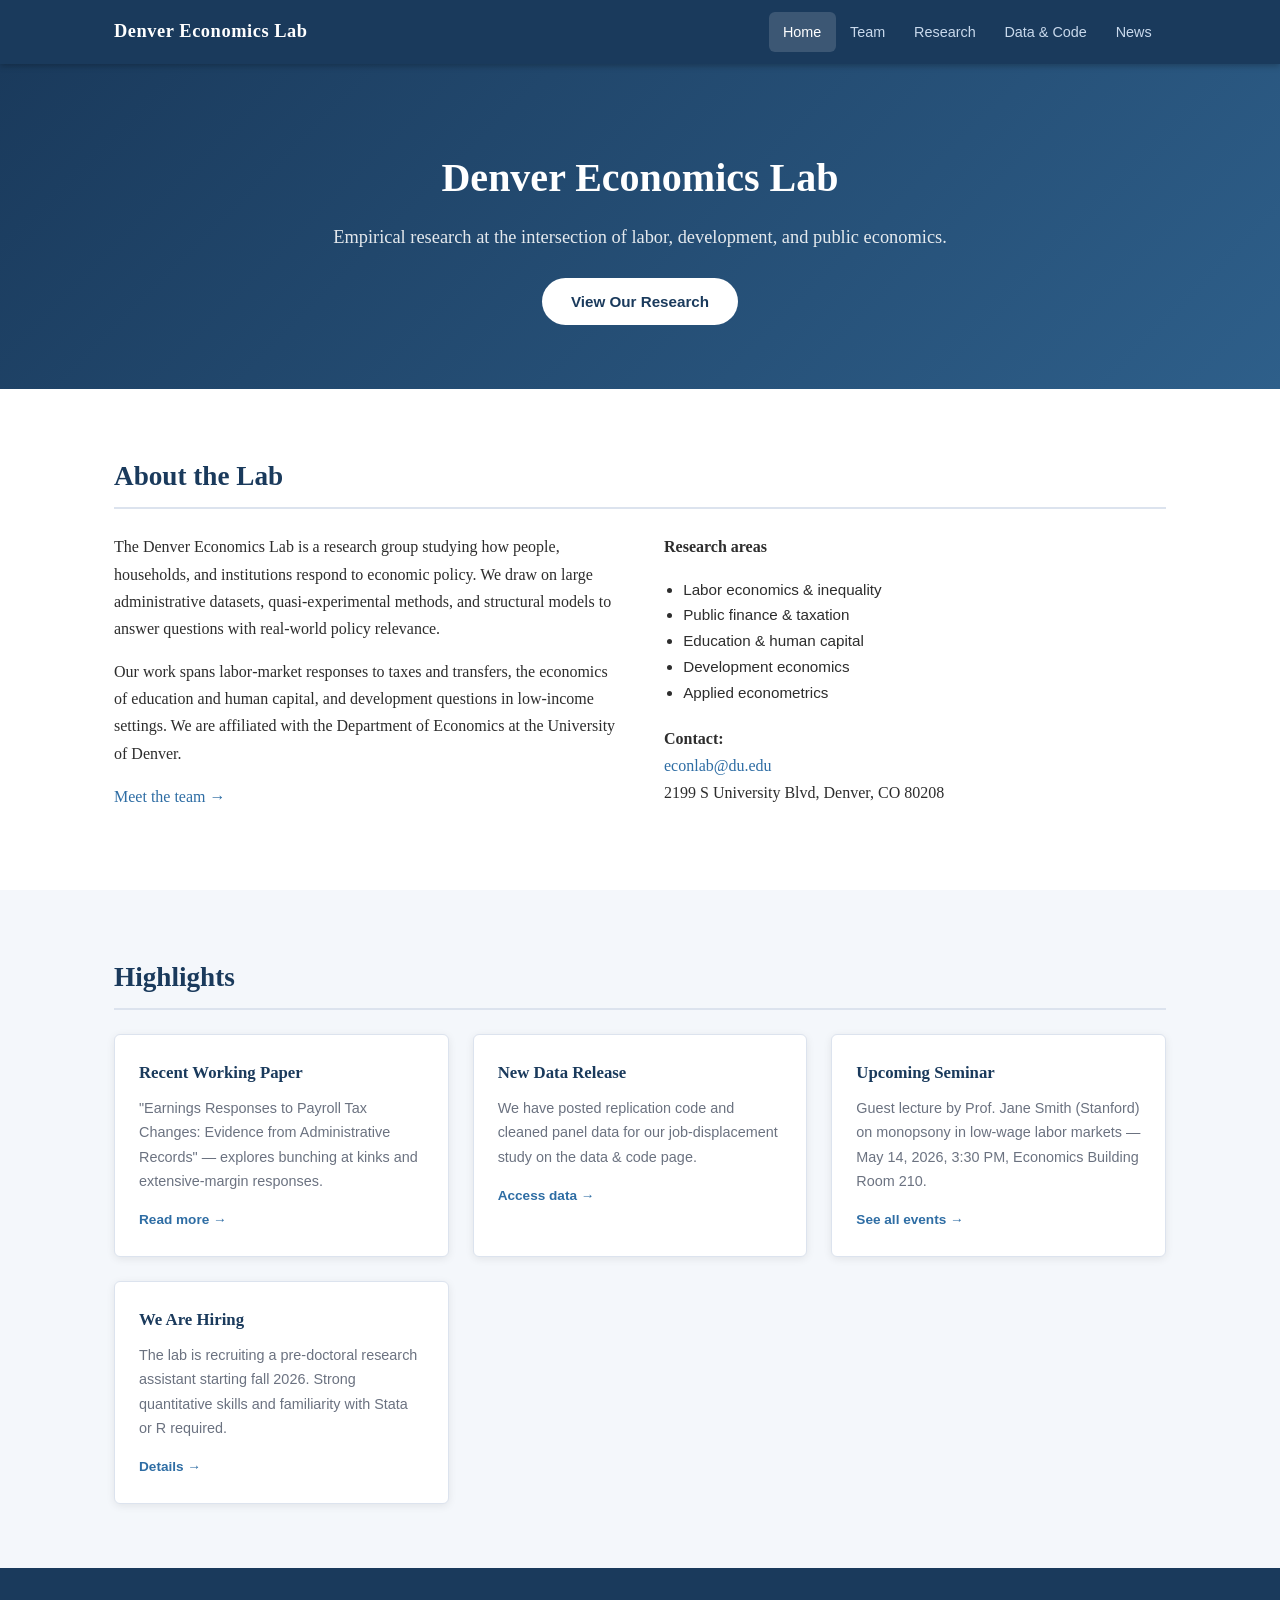
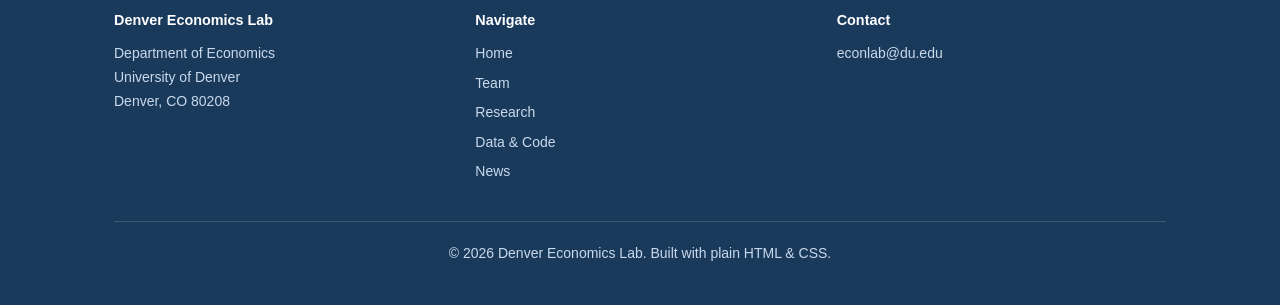
==== index.html @ aaeeed1a "Add complete econ lab static website (home, team, papers, data, news) Agent-Logs-Url: https://github" ====
<!DOCTYPE html>
<html lang="en">
<head>
  <meta charset="UTF-8" />
  <meta name="viewport" content="width=device-width, initial-scale=1.0" />
  <title>Denver Economics Lab</title>
  <meta name="description" content="Denver Economics Lab — empirical research in labor, development, and public economics." />
  <link rel="stylesheet" href="css/style.css" />
</head>
<body>

<!-- ── Header ── -->
<header>
  <div class="container">
    <a class="site-title" href="index.html">Denver Economics Lab</a>
    <button class="nav-toggle" aria-label="Toggle navigation" onclick="document.querySelector('nav').classList.toggle('open')">
      <span></span><span></span><span></span>
    </button>
    <nav>
      <a href="index.html" class="active">Home</a>
      <a href="team.html">Team</a>
      <a href="papers.html">Research</a>
      <a href="data.html">Data &amp; Code</a>
      <a href="news.html">News</a>
    </nav>
  </div>
</header>

<!-- ── Hero ── -->
<section class="hero">
  <div class="container">
    <h1>Denver Economics Lab</h1>
    <p>Empirical research at the intersection of labor, development, and public economics.</p>
    <a class="btn" href="papers.html">View Our Research</a>
  </div>
</section>

<!-- ── About ── -->
<section class="section">
  <div class="container">
    <h2 class="section-heading">About the Lab</h2>
    <div class="about-grid">
      <div>
        <p>
          The Denver Economics Lab is a research group studying how people, households, and
          institutions respond to economic policy. We draw on large administrative datasets,
          quasi-experimental methods, and structural models to answer questions with real‑world
          policy relevance.
        </p>
        <p>
          Our work spans labor‑market responses to taxes and transfers, the economics of education
          and human capital, and development questions in low‑income settings. We are affiliated
          with the Department of Economics at the University of Denver.
        </p>
        <p>
          <a href="team.html">Meet the team →</a>
        </p>
      </div>
      <div>
        <p><strong>Research areas</strong></p>
        <ul style="margin-left:1.2rem;margin-top:.5rem;font-family:'Arial',sans-serif;font-size:.95rem;">
          <li>Labor economics &amp; inequality</li>
          <li>Public finance &amp; taxation</li>
          <li>Education &amp; human capital</li>
          <li>Development economics</li>
          <li>Applied econometrics</li>
        </ul>
        <p style="margin-top:1.2rem;">
          <strong>Contact:</strong><br />
          <a href="mailto:econlab@du.edu">econlab@du.edu</a><br />
          2199 S University Blvd, Denver, CO 80208
        </p>
      </div>
    </div>
  </div>
</section>

<!-- ── Highlights ── -->
<section class="section section-alt">
  <div class="container">
    <h2 class="section-heading">Highlights</h2>
    <div class="cards">

      <div class="card">
        <h3>Recent Working Paper</h3>
        <p>
          "Earnings Responses to Payroll Tax Changes: Evidence from Administrative Records"
          — explores bunching at kinks and extensive-margin responses.
        </p>
        <a class="card-link" href="papers.html">Read more →</a>
      </div>

      <div class="card">
        <h3>New Data Release</h3>
        <p>
          We have posted replication code and cleaned panel data for our
          job-displacement study on the data &amp; code page.
        </p>
        <a class="card-link" href="data.html">Access data →</a>
      </div>

      <div class="card">
        <h3>Upcoming Seminar</h3>
        <p>
          Guest lecture by Prof. Jane Smith (Stanford) on monopsony in low-wage labor
          markets — May 14, 2026, 3:30 PM, Economics Building Room 210.
        </p>
        <a class="card-link" href="news.html">See all events →</a>
      </div>

      <div class="card">
        <h3>We Are Hiring</h3>
        <p>
          The lab is recruiting a pre-doctoral research assistant starting fall 2026.
          Strong quantitative skills and familiarity with Stata or R required.
        </p>
        <a class="card-link" href="news.html">Details →</a>
      </div>

    </div>
  </div>
</section>

<!-- ── Footer ── -->
<footer>
  <div class="container">
    <div class="footer-grid">
      <div class="footer-col">
        <h4>Denver Economics Lab</h4>
        <p>Department of Economics<br />University of Denver<br />Denver, CO 80208</p>
      </div>
      <div class="footer-col">
        <h4>Navigate</h4>
        <ul>
          <li><a href="index.html">Home</a></li>
          <li><a href="team.html">Team</a></li>
          <li><a href="papers.html">Research</a></li>
          <li><a href="data.html">Data &amp; Code</a></li>
          <li><a href="news.html">News</a></li>
        </ul>
      </div>
      <div class="footer-col">
        <h4>Contact</h4>
        <p><a href="mailto:econlab@du.edu">econlab@du.edu</a></p>
      </div>
    </div>
    <hr />
    <p>© 2026 Denver Economics Lab. Built with plain HTML &amp; CSS.</p>
  </div>
</footer>

</body>
</html>
---- css/style.css ----
/* ── Reset & Base ────────────────────────────────────────────── */
*, *::before, *::after { box-sizing: border-box; margin: 0; padding: 0; }

:root {
  --blue:    #1a3a5c;
  --accent:  #2e6da4;
  --light:   #f4f7fb;
  --text:    #2d2d2d;
  --muted:   #6b7280;
  --border:  #dce3ee;
  --white:   #ffffff;
  --radius:  6px;
  --shadow:  0 2px 8px rgba(0,0,0,.08);
  --max-w:   1100px;
}

html { font-size: 16px; scroll-behavior: smooth; }
body {
  font-family: 'Georgia', serif;
  color: var(--text);
  background: var(--white);
  line-height: 1.7;
}

a { color: var(--accent); text-decoration: none; }
a:hover { text-decoration: underline; }

/* ── Layout helpers ──────────────────────────────────────────── */
.container { max-width: var(--max-w); margin: 0 auto; padding: 0 1.5rem; }
.section    { padding: 4rem 0; }
.section-alt { background: var(--light); }

/* ── Nav ─────────────────────────────────────────────────────── */
header {
  background: var(--blue);
  color: var(--white);
  position: sticky;
  top: 0;
  z-index: 100;
  box-shadow: 0 2px 6px rgba(0,0,0,.25);
}

header .container {
  display: flex;
  align-items: center;
  justify-content: space-between;
  height: 64px;
}

.site-title {
  font-size: 1.15rem;
  font-weight: bold;
  letter-spacing: .03em;
  color: var(--white);
  white-space: nowrap;
}
.site-title:hover { text-decoration: none; color: #c9d9ec; }

nav { display: flex; gap: 0; }
nav a {
  color: #c9d9ec;
  font-family: 'Arial', sans-serif;
  font-size: .9rem;
  padding: .5rem .9rem;
  border-radius: var(--radius);
  transition: background .18s, color .18s;
}
nav a:hover, nav a.active {
  background: rgba(255,255,255,.15);
  color: var(--white);
  text-decoration: none;
}

/* hamburger (mobile) */
.nav-toggle { display: none; background: none; border: none; cursor: pointer; padding: .4rem; }
.nav-toggle span { display: block; width: 24px; height: 2px; background: var(--white); margin: 5px 0; border-radius: 2px; }

@media (max-width: 680px) {
  .nav-toggle { display: block; }
  nav {
    display: none;
    position: absolute;
    top: 64px; left: 0; right: 0;
    background: var(--blue);
    flex-direction: column;
    padding: .5rem 1rem 1rem;
    box-shadow: 0 4px 8px rgba(0,0,0,.2);
  }
  nav.open { display: flex; }
  nav a { padding: .6rem .5rem; }
}

/* ── Hero / page-hero ────────────────────────────────────────── */
.hero {
  background: linear-gradient(135deg, var(--blue) 0%, #2e5f8a 100%);
  color: var(--white);
  padding: 5rem 0 4rem;
  text-align: center;
}
.hero h1  { font-size: 2.5rem; margin-bottom: .6rem; }
.hero p   { font-size: 1.15rem; max-width: 640px; margin: 0 auto; opacity: .88; }
.hero .btn {
  display: inline-block;
  margin-top: 1.6rem;
  background: var(--white);
  color: var(--blue);
  padding: .65rem 1.8rem;
  border-radius: 30px;
  font-family: 'Arial', sans-serif;
  font-weight: bold;
  font-size: .95rem;
  transition: opacity .2s;
}
.hero .btn:hover { opacity: .88; text-decoration: none; }

.page-hero {
  background: var(--blue);
  color: var(--white);
  padding: 2.8rem 0;
  text-align: center;
}
.page-hero h1 { font-size: 2rem; }
.page-hero p  { margin-top: .4rem; opacity: .8; font-size: 1rem; font-family: 'Arial', sans-serif; }

/* ── Section headings ────────────────────────────────────────── */
.section-heading {
  font-size: 1.7rem;
  color: var(--blue);
  margin-bottom: 1.5rem;
  padding-bottom: .5rem;
  border-bottom: 2px solid var(--border);
}
.section-heading small {
  display: block;
  font-size: .95rem;
  font-family: 'Arial', sans-serif;
  color: var(--muted);
  font-weight: normal;
  margin-top: .15rem;
}

/* ── Home: about blurb ───────────────────────────────────────── */
.about-grid {
  display: grid;
  grid-template-columns: 1fr 1fr;
  gap: 3rem;
  align-items: start;
}
@media (max-width: 740px) { .about-grid { grid-template-columns: 1fr; gap: 2rem; } }
.about-grid p { margin-bottom: 1rem; }

/* ── Highlight cards (home) ──────────────────────────────────── */
.cards {
  display: grid;
  grid-template-columns: repeat(auto-fit, minmax(250px, 1fr));
  gap: 1.5rem;
  margin-top: 1.5rem;
}
.card {
  background: var(--white);
  border: 1px solid var(--border);
  border-radius: var(--radius);
  padding: 1.5rem;
  box-shadow: var(--shadow);
  transition: box-shadow .2s;
}
.card:hover { box-shadow: 0 4px 16px rgba(0,0,0,.12); }
.card h3  { color: var(--blue); margin-bottom: .5rem; font-size: 1.05rem; }
.card p   { font-size: .9rem; color: var(--muted); font-family: 'Arial', sans-serif; }
.card .card-link {
  display: inline-block;
  margin-top: .9rem;
  font-family: 'Arial', sans-serif;
  font-size: .85rem;
  font-weight: bold;
}

/* ── Team grid ───────────────────────────────────────────────── */
.team-grid {
  display: grid;
  grid-template-columns: repeat(auto-fill, minmax(200px, 1fr));
  gap: 2rem;
  margin-top: 1.5rem;
}
.member {
  text-align: center;
}
.member img, .member .avatar-placeholder {
  width: 130px;
  height: 130px;
  border-radius: 50%;
  object-fit: cover;
  margin: 0 auto .8rem;
  display: block;
  border: 3px solid var(--border);
}
.member .avatar-placeholder {
  background: var(--light);
  line-height: 130px;
  font-size: 2.5rem;
  color: var(--muted);
}
.member h3  { font-size: 1rem; color: var(--blue); }
.member .role { font-size: .85rem; color: var(--accent); font-family: 'Arial', sans-serif; margin: .1rem 0 .3rem; }
.member .fields { font-size: .82rem; color: var(--muted); font-family: 'Arial', sans-serif; }
.member .member-links { margin-top: .5rem; font-size: .82rem; font-family: 'Arial', sans-serif; }
.member .member-links a { margin: 0 .3rem; }

/* ── Papers list ─────────────────────────────────────────────── */
.papers-list { list-style: none; margin-top: 1rem; }
.papers-list li {
  border-bottom: 1px solid var(--border);
  padding: 1.2rem 0;
}
.papers-list li:last-child { border-bottom: none; }
.paper-title { font-size: 1.05rem; font-weight: bold; color: var(--blue); }
.paper-title a { color: var(--blue); }
.paper-title a:hover { color: var(--accent); }
.paper-meta {
  font-family: 'Arial', sans-serif;
  font-size: .875rem;
  color: var(--muted);
  margin: .2rem 0 .4rem;
}
.paper-abstract {
  font-size: .9rem;
  color: var(--text);
  margin: .4rem 0 .5rem;
  display: none; /* toggled via JS */
}
.paper-abstract.open { display: block; }
.paper-tags { display: flex; flex-wrap: wrap; gap: .4rem; margin-top: .4rem; }
.tag {
  background: var(--light);
  border: 1px solid var(--border);
  color: var(--muted);
  font-size: .75rem;
  font-family: 'Arial', sans-serif;
  padding: .1rem .55rem;
  border-radius: 20px;
}
.paper-links { margin-top: .45rem; font-family: 'Arial', sans-serif; font-size: .85rem; }
.paper-links a { margin-right: .8rem; }
.toggle-abstract {
  background: none;
  border: none;
  color: var(--accent);
  cursor: pointer;
  font-family: 'Arial', sans-serif;
  font-size: .82rem;
  padding: 0;
  margin-top: .3rem;
}
.toggle-abstract:hover { text-decoration: underline; }

/* ── Data page ───────────────────────────────────────────────── */
.data-list { list-style: none; margin-top: 1rem; }
.data-list li {
  border-bottom: 1px solid var(--border);
  padding: 1.2rem 0;
}
.data-list li:last-child { border-bottom: none; }
.data-title { font-size: 1rem; font-weight: bold; color: var(--blue); }
.data-desc { font-family: 'Arial', sans-serif; font-size: .9rem; color: var(--text); margin: .3rem 0 .5rem; }
.data-links { font-family: 'Arial', sans-serif; font-size: .85rem; }
.data-links a { margin-right: .8rem; }

/* ── News list ───────────────────────────────────────────────── */
.news-list { list-style: none; margin-top: 1rem; }
.news-list li {
  display: grid;
  grid-template-columns: 90px 1fr;
  gap: 1rem;
  border-bottom: 1px solid var(--border);
  padding: 1rem 0;
  align-items: start;
}
.news-list li:last-child { border-bottom: none; }
.news-date {
  font-family: 'Arial', sans-serif;
  font-size: .82rem;
  color: var(--muted);
  padding-top: .1rem;
}
.news-body strong { color: var(--blue); font-size: .98rem; }
.news-body p { font-family: 'Arial', sans-serif; font-size: .88rem; color: var(--text); margin-top: .15rem; }

/* ── Footer ──────────────────────────────────────────────────── */
footer {
  background: var(--blue);
  color: #c9d9ec;
  padding: 2.5rem 0;
  font-family: 'Arial', sans-serif;
  font-size: .875rem;
  text-align: center;
}
footer a { color: #c9d9ec; }
footer a:hover { color: var(--white); }
footer .footer-grid {
  display: grid;
  grid-template-columns: repeat(auto-fit, minmax(180px, 1fr));
  gap: 2rem;
  text-align: left;
  margin-bottom: 2rem;
}
footer .footer-col h4 { color: var(--white); font-size: .9rem; margin-bottom: .6rem; }
footer .footer-col p,
footer .footer-col ul { margin: 0; padding: 0; }
footer .footer-col ul { list-style: none; }
footer .footer-col ul li { margin-bottom: .35rem; }
footer hr { border: none; border-top: 1px solid rgba(255,255,255,.15); margin: 0 0 1.2rem; }
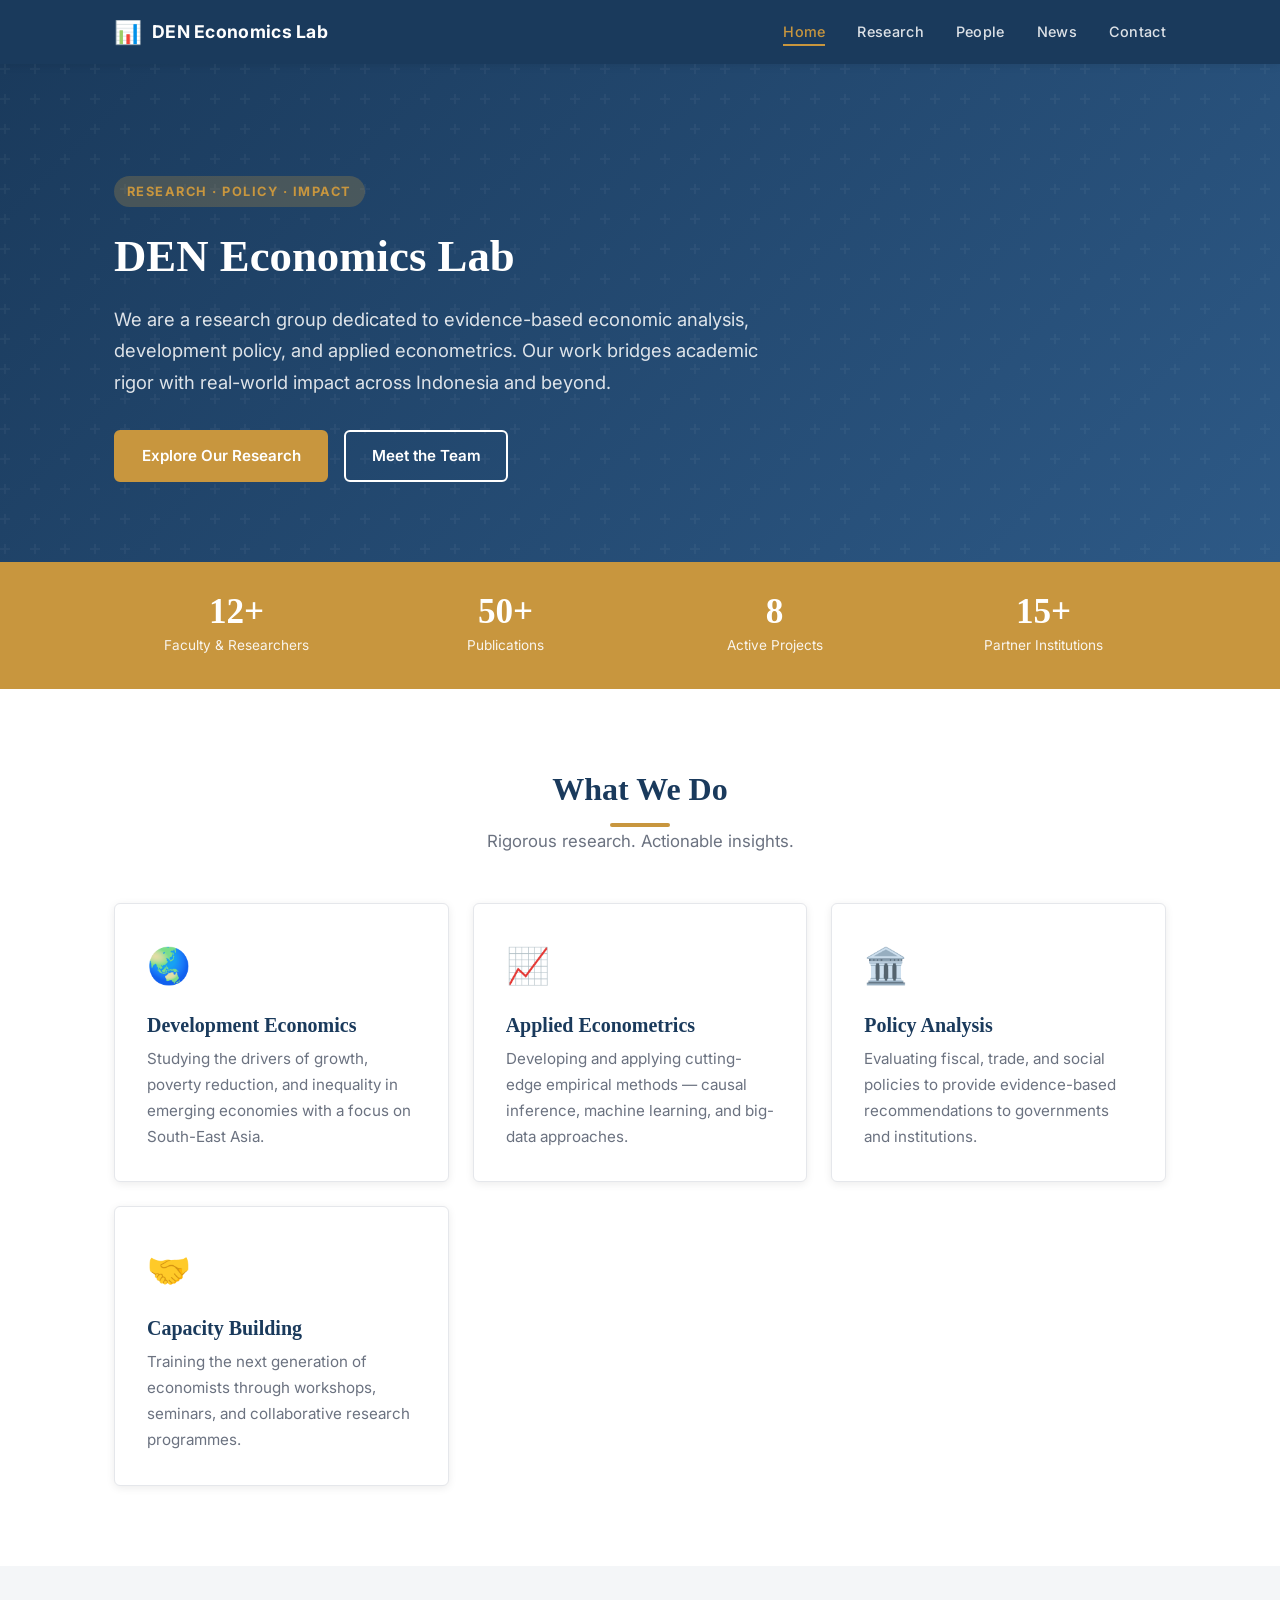
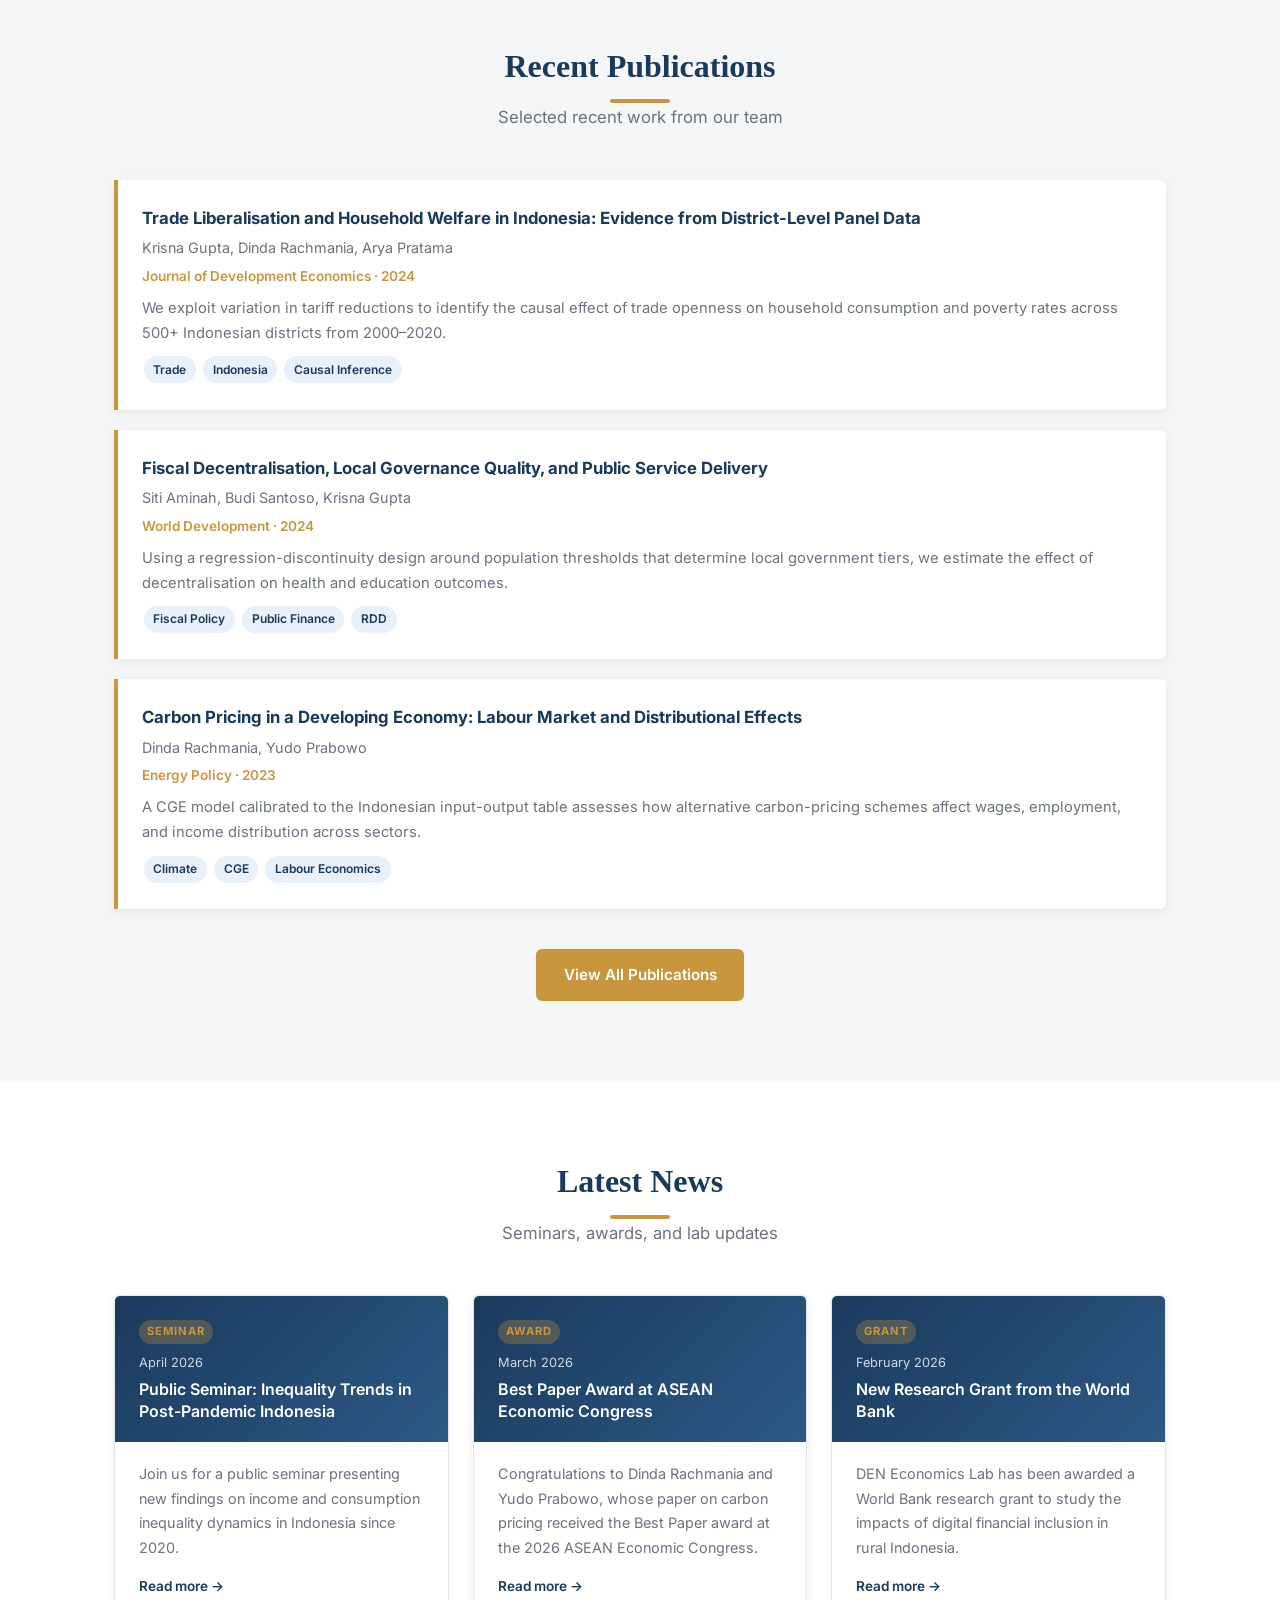
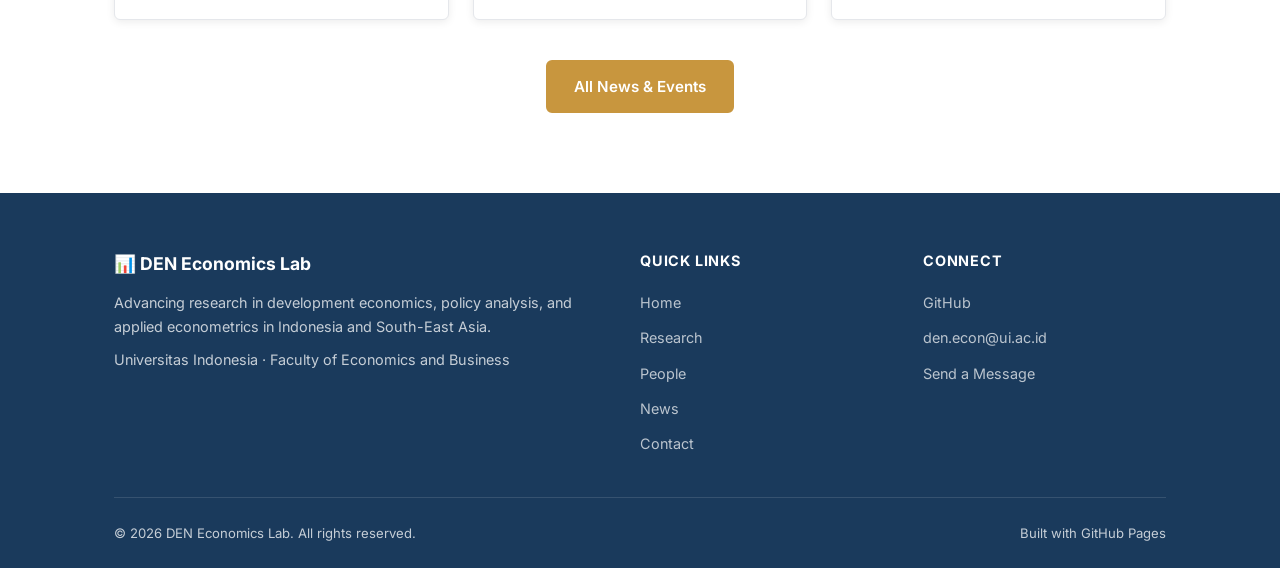
==== commit 578a0641: "Add complete economics lab website with 5 pages, CSS, and JS Agent-Logs-Url: https://github.com/den-" ====
--- a/index.html
+++ b/index.html
@@ -3,151 +3,275 @@
 <head>
   <meta charset="UTF-8" />
   <meta name="viewport" content="width=device-width, initial-scale=1.0" />
-  <title>Denver Economics Lab</title>
-  <meta name="description" content="Denver Economics Lab — empirical research in labor, development, and public economics." />
+  <title>DEN Economics Lab</title>
+  <meta name="description" content="DEN Economics Lab – advancing research in development economics, policy analysis, and applied econometrics." />
   <link rel="stylesheet" href="css/style.css" />
+  <link rel="preconnect" href="https://fonts.googleapis.com" />
+  <link href="https://fonts.googleapis.com/css2?family=Inter:wght@400;500;600;700&display=swap" rel="stylesheet" />
 </head>
 <body>
 
-<!-- ── Header ── -->
-<header>
-  <div class="container">
-    <a class="site-title" href="index.html">Denver Economics Lab</a>
-    <button class="nav-toggle" aria-label="Toggle navigation" onclick="document.querySelector('nav').classList.toggle('open')">
-      <span></span><span></span><span></span>
-    </button>
-    <nav>
-      <a href="index.html" class="active">Home</a>
-      <a href="team.html">Team</a>
-      <a href="papers.html">Research</a>
-      <a href="data.html">Data &amp; Code</a>
-      <a href="news.html">News</a>
-    </nav>
-  </div>
-</header>
-
-<!-- ── Hero ── -->
-<section class="hero">
-  <div class="container">
-    <h1>Denver Economics Lab</h1>
-    <p>Empirical research at the intersection of labor, development, and public economics.</p>
-    <a class="btn" href="papers.html">View Our Research</a>
-  </div>
-</section>
-
-<!-- ── About ── -->
-<section class="section">
-  <div class="container">
-    <h2 class="section-heading">About the Lab</h2>
-    <div class="about-grid">
-      <div>
+  <!-- ===================== NAVBAR ===================== -->
+  <nav class="navbar">
+    <div class="container navbar__inner">
+      <a href="index.html" class="navbar__brand">
+        <span class="navbar__brand-icon">📊</span>
+        DEN Economics Lab
+      </a>
+      <button class="navbar__toggle" id="navToggle" aria-label="Toggle menu" aria-expanded="false">☰</button>
+      <ul class="navbar__links" id="navLinks">
+        <li><a href="index.html">Home</a></li>
+        <li><a href="research.html">Research</a></li>
+        <li><a href="people.html">People</a></li>
+        <li><a href="news.html">News</a></li>
+        <li><a href="contact.html">Contact</a></li>
+      </ul>
+    </div>
+  </nav>
+
+  <!-- ===================== HERO ===================== -->
+  <header class="hero">
+    <div class="container">
+      <div class="hero__content">
+        <span class="hero__eyebrow">Research · Policy · Impact</span>
+        <h1>DEN Economics Lab</h1>
         <p>
-          The Denver Economics Lab is a research group studying how people, households, and
-          institutions respond to economic policy. We draw on large administrative datasets,
-          quasi-experimental methods, and structural models to answer questions with real‑world
-          policy relevance.
+          We are a research group dedicated to evidence-based economic analysis,
+          development policy, and applied econometrics. Our work bridges academic
+          rigor with real-world impact across Indonesia and beyond.
         </p>
-        <p>
-          Our work spans labor‑market responses to taxes and transfers, the economics of education
-          and human capital, and development questions in low‑income settings. We are affiliated
-          with the Department of Economics at the University of Denver.
-        </p>
-        <p>
-          <a href="team.html">Meet the team →</a>
-        </p>
-      </div>
-      <div>
-        <p><strong>Research areas</strong></p>
-        <ul style="margin-left:1.2rem;margin-top:.5rem;font-family:'Arial',sans-serif;font-size:.95rem;">
-          <li>Labor economics &amp; inequality</li>
-          <li>Public finance &amp; taxation</li>
-          <li>Education &amp; human capital</li>
-          <li>Development economics</li>
-          <li>Applied econometrics</li>
-        </ul>
-        <p style="margin-top:1.2rem;">
-          <strong>Contact:</strong><br />
-          <a href="mailto:econlab@du.edu">econlab@du.edu</a><br />
-          2199 S University Blvd, Denver, CO 80208
-        </p>
-      </div>
-    </div>
-  </div>
-</section>
-
-<!-- ── Highlights ── -->
-<section class="section section-alt">
-  <div class="container">
-    <h2 class="section-heading">Highlights</h2>
-    <div class="cards">
-
-      <div class="card">
-        <h3>Recent Working Paper</h3>
-        <p>
-          "Earnings Responses to Payroll Tax Changes: Evidence from Administrative Records"
-          — explores bunching at kinks and extensive-margin responses.
-        </p>
-        <a class="card-link" href="papers.html">Read more →</a>
-      </div>
-
-      <div class="card">
-        <h3>New Data Release</h3>
-        <p>
-          We have posted replication code and cleaned panel data for our
-          job-displacement study on the data &amp; code page.
-        </p>
-        <a class="card-link" href="data.html">Access data →</a>
-      </div>
-
-      <div class="card">
-        <h3>Upcoming Seminar</h3>
-        <p>
-          Guest lecture by Prof. Jane Smith (Stanford) on monopsony in low-wage labor
-          markets — May 14, 2026, 3:30 PM, Economics Building Room 210.
-        </p>
-        <a class="card-link" href="news.html">See all events →</a>
-      </div>
-
-      <div class="card">
-        <h3>We Are Hiring</h3>
-        <p>
-          The lab is recruiting a pre-doctoral research assistant starting fall 2026.
-          Strong quantitative skills and familiarity with Stata or R required.
-        </p>
-        <a class="card-link" href="news.html">Details →</a>
-      </div>
-
-    </div>
-  </div>
-</section>
-
-<!-- ── Footer ── -->
-<footer>
-  <div class="container">
-    <div class="footer-grid">
-      <div class="footer-col">
-        <h4>Denver Economics Lab</h4>
-        <p>Department of Economics<br />University of Denver<br />Denver, CO 80208</p>
-      </div>
-      <div class="footer-col">
-        <h4>Navigate</h4>
-        <ul>
-          <li><a href="index.html">Home</a></li>
-          <li><a href="team.html">Team</a></li>
-          <li><a href="papers.html">Research</a></li>
-          <li><a href="data.html">Data &amp; Code</a></li>
-          <li><a href="news.html">News</a></li>
-        </ul>
-      </div>
-      <div class="footer-col">
-        <h4>Contact</h4>
-        <p><a href="mailto:econlab@du.edu">econlab@du.edu</a></p>
-      </div>
-    </div>
-    <hr />
-    <p>© 2026 Denver Economics Lab. Built with plain HTML &amp; CSS.</p>
-  </div>
-</footer>
-
+        <div class="hero__actions">
+          <a href="research.html" class="btn btn--primary">Explore Our Research</a>
+          <a href="people.html" class="btn btn--outline">Meet the Team</a>
+        </div>
+      </div>
+    </div>
+  </header>
+
+  <!-- ===================== STATS ===================== -->
+  <section class="stats-strip">
+    <div class="container">
+      <div class="stats-strip__grid">
+        <div class="stat">
+          <div class="stat__number" data-target="12" data-suffix="+">0+</div>
+          <div class="stat__label">Faculty &amp; Researchers</div>
+        </div>
+        <div class="stat">
+          <div class="stat__number" data-target="50" data-suffix="+">0+</div>
+          <div class="stat__label">Publications</div>
+        </div>
+        <div class="stat">
+          <div class="stat__number" data-target="8" data-suffix="">0</div>
+          <div class="stat__label">Active Projects</div>
+        </div>
+        <div class="stat">
+          <div class="stat__number" data-target="15" data-suffix="+">0+</div>
+          <div class="stat__label">Partner Institutions</div>
+        </div>
+      </div>
+    </div>
+  </section>
+
+  <!-- ===================== ABOUT ===================== -->
+  <section class="section">
+    <div class="container">
+      <div class="section-header">
+        <h2>What We Do</h2>
+        <div class="divider"></div>
+        <p class="subtitle">Rigorous research. Actionable insights.</p>
+      </div>
+      <div class="cards-grid">
+        <div class="card">
+          <div class="card__icon">🌏</div>
+          <h3>Development Economics</h3>
+          <p>
+            Studying the drivers of growth, poverty reduction, and inequality
+            in emerging economies with a focus on South-East Asia.
+          </p>
+        </div>
+        <div class="card">
+          <div class="card__icon">📈</div>
+          <h3>Applied Econometrics</h3>
+          <p>
+            Developing and applying cutting-edge empirical methods — causal
+            inference, machine learning, and big-data approaches.
+          </p>
+        </div>
+        <div class="card">
+          <div class="card__icon">🏛️</div>
+          <h3>Policy Analysis</h3>
+          <p>
+            Evaluating fiscal, trade, and social policies to provide
+            evidence-based recommendations to governments and institutions.
+          </p>
+        </div>
+        <div class="card">
+          <div class="card__icon">🤝</div>
+          <h3>Capacity Building</h3>
+          <p>
+            Training the next generation of economists through workshops,
+            seminars, and collaborative research programmes.
+          </p>
+        </div>
+      </div>
+    </div>
+  </section>
+
+  <!-- ===================== RECENT PUBLICATIONS ===================== -->
+  <section class="section section--alt">
+    <div class="container">
+      <div class="section-header">
+        <h2>Recent Publications</h2>
+        <div class="divider"></div>
+        <p class="subtitle">Selected recent work from our team</p>
+      </div>
+      <div class="publication-list">
+        <div class="publication">
+          <div class="publication__title">
+            Trade Liberalisation and Household Welfare in Indonesia: Evidence from District-Level Panel Data
+          </div>
+          <div class="publication__authors">Krisna Gupta, Dinda Rachmania, Arya Pratama</div>
+          <div class="publication__meta">Journal of Development Economics · 2024</div>
+          <div class="publication__abstract">
+            We exploit variation in tariff reductions to identify the causal effect of trade openness on
+            household consumption and poverty rates across 500+ Indonesian districts from 2000–2020.
+          </div>
+          <span class="tag">Trade</span>
+          <span class="tag">Indonesia</span>
+          <span class="tag">Causal Inference</span>
+        </div>
+        <div class="publication">
+          <div class="publication__title">
+            Fiscal Decentralisation, Local Governance Quality, and Public Service Delivery
+          </div>
+          <div class="publication__authors">Siti Aminah, Budi Santoso, Krisna Gupta</div>
+          <div class="publication__meta">World Development · 2024</div>
+          <div class="publication__abstract">
+            Using a regression-discontinuity design around population thresholds that determine local
+            government tiers, we estimate the effect of decentralisation on health and education outcomes.
+          </div>
+          <span class="tag">Fiscal Policy</span>
+          <span class="tag">Public Finance</span>
+          <span class="tag">RDD</span>
+        </div>
+        <div class="publication">
+          <div class="publication__title">
+            Carbon Pricing in a Developing Economy: Labour Market and Distributional Effects
+          </div>
+          <div class="publication__authors">Dinda Rachmania, Yudo Prabowo</div>
+          <div class="publication__meta">Energy Policy · 2023</div>
+          <div class="publication__abstract">
+            A CGE model calibrated to the Indonesian input-output table assesses how alternative
+            carbon-pricing schemes affect wages, employment, and income distribution across sectors.
+          </div>
+          <span class="tag">Climate</span>
+          <span class="tag">CGE</span>
+          <span class="tag">Labour Economics</span>
+        </div>
+      </div>
+      <div style="text-align:center; margin-top:2.5rem;">
+        <a href="research.html" class="btn btn--primary">View All Publications</a>
+      </div>
+    </div>
+  </section>
+
+  <!-- ===================== NEWS PREVIEW ===================== -->
+  <section class="section">
+    <div class="container">
+      <div class="section-header">
+        <h2>Latest News</h2>
+        <div class="divider"></div>
+        <p class="subtitle">Seminars, awards, and lab updates</p>
+      </div>
+      <div class="news-grid">
+        <div class="news-card">
+          <div class="news-card__header">
+            <div class="news-card__type">Seminar</div>
+            <div class="news-card__date">April 2026</div>
+            <div class="news-card__title">Public Seminar: Inequality Trends in Post-Pandemic Indonesia</div>
+          </div>
+          <div class="news-card__body">
+            <p class="news-card__excerpt">
+              Join us for a public seminar presenting new findings on income and consumption
+              inequality dynamics in Indonesia since 2020.
+            </p>
+            <a href="news.html" class="news-card__link">Read more →</a>
+          </div>
+        </div>
+        <div class="news-card">
+          <div class="news-card__header">
+            <div class="news-card__type">Award</div>
+            <div class="news-card__date">March 2026</div>
+            <div class="news-card__title">Best Paper Award at ASEAN Economic Congress</div>
+          </div>
+          <div class="news-card__body">
+            <p class="news-card__excerpt">
+              Congratulations to Dinda Rachmania and Yudo Prabowo, whose paper on carbon pricing
+              received the Best Paper award at the 2026 ASEAN Economic Congress.
+            </p>
+            <a href="news.html" class="news-card__link">Read more →</a>
+          </div>
+        </div>
+        <div class="news-card">
+          <div class="news-card__header">
+            <div class="news-card__type">Grant</div>
+            <div class="news-card__date">February 2026</div>
+            <div class="news-card__title">New Research Grant from the World Bank</div>
+          </div>
+          <div class="news-card__body">
+            <p class="news-card__excerpt">
+              DEN Economics Lab has been awarded a World Bank research grant to study
+              the impacts of digital financial inclusion in rural Indonesia.
+            </p>
+            <a href="news.html" class="news-card__link">Read more →</a>
+          </div>
+        </div>
+      </div>
+      <div style="text-align:center; margin-top:2.5rem;">
+        <a href="news.html" class="btn btn--primary">All News &amp; Events</a>
+      </div>
+    </div>
+  </section>
+
+  <!-- ===================== FOOTER ===================== -->
+  <footer class="footer">
+    <div class="container">
+      <div class="footer__grid">
+        <div>
+          <div class="footer__brand">📊 DEN Economics Lab</div>
+          <p>
+            Advancing research in development economics, policy analysis,
+            and applied econometrics in Indonesia and South-East Asia.
+          </p>
+          <p>Universitas Indonesia · Faculty of Economics and Business</p>
+        </div>
+        <div>
+          <div class="footer__heading">Quick Links</div>
+          <ul class="footer__links">
+            <li><a href="index.html">Home</a></li>
+            <li><a href="research.html">Research</a></li>
+            <li><a href="people.html">People</a></li>
+            <li><a href="news.html">News</a></li>
+            <li><a href="contact.html">Contact</a></li>
+          </ul>
+        </div>
+        <div>
+          <div class="footer__heading">Connect</div>
+          <ul class="footer__links">
+            <li><a href="https://github.com/den-econ" target="_blank" rel="noopener">GitHub</a></li>
+            <li><a href="mailto:den.econ@ui.ac.id">den.econ@ui.ac.id</a></li>
+            <li><a href="contact.html">Send a Message</a></li>
+          </ul>
+        </div>
+      </div>
+      <hr class="footer__divider" />
+      <div class="footer__bottom">
+        <span>© 2026 DEN Economics Lab. All rights reserved.</span>
+        <span>Built with GitHub Pages</span>
+      </div>
+    </div>
+  </footer>
+
+  <script src="js/main.js"></script>
 </body>
 </html>
--- a/css/style.css
+++ b/css/style.css
@@ -1,311 +1,726 @@
-/* ── Reset & Base ────────────────────────────────────────────── */
+/* =====================================================
+   DEN Economics Lab – Main Stylesheet
+   ===================================================== */
+
+/* ---------- CSS Variables ---------- */
+:root {
+  --color-primary:   #1a3a5c;   /* deep navy */
+  --color-accent:    #c8963e;   /* warm gold */
+  --color-light-bg:  #f4f6f8;
+  --color-white:     #ffffff;
+  --color-text:      #2d2d2d;
+  --color-muted:     #6b7280;
+  --font-sans:       'Inter', 'Segoe UI', Arial, sans-serif;
+  --font-serif:      'Georgia', 'Times New Roman', serif;
+  --max-width:       1100px;
+  --radius:          6px;
+  --shadow-sm:       0 2px 8px rgba(0,0,0,.08);
+  --shadow-md:       0 4px 20px rgba(0,0,0,.12);
+  --transition:      0.25s ease;
+}
+
+/* ---------- Reset & Base ---------- */
 *, *::before, *::after { box-sizing: border-box; margin: 0; padding: 0; }
 
-:root {
-  --blue:    #1a3a5c;
-  --accent:  #2e6da4;
-  --light:   #f4f7fb;
-  --text:    #2d2d2d;
-  --muted:   #6b7280;
-  --border:  #dce3ee;
-  --white:   #ffffff;
-  --radius:  6px;
-  --shadow:  0 2px 8px rgba(0,0,0,.08);
-  --max-w:   1100px;
-}
-
-html { font-size: 16px; scroll-behavior: smooth; }
+html { scroll-behavior: smooth; }
+
 body {
-  font-family: 'Georgia', serif;
-  color: var(--text);
-  background: var(--white);
+  font-family: var(--font-sans);
+  font-size: 16px;
   line-height: 1.7;
-}
-
-a { color: var(--accent); text-decoration: none; }
-a:hover { text-decoration: underline; }
-
-/* ── Layout helpers ──────────────────────────────────────────── */
-.container { max-width: var(--max-w); margin: 0 auto; padding: 0 1.5rem; }
-.section    { padding: 4rem 0; }
-.section-alt { background: var(--light); }
-
-/* ── Nav ─────────────────────────────────────────────────────── */
-header {
-  background: var(--blue);
-  color: var(--white);
+  color: var(--color-text);
+  background: var(--color-white);
+}
+
+img { max-width: 100%; display: block; }
+
+a { color: var(--color-primary); text-decoration: none; transition: color var(--transition); }
+a:hover { color: var(--color-accent); }
+
+ul { list-style: none; }
+
+/* ---------- Typography ---------- */
+h1, h2, h3, h4 {
+  font-family: var(--font-serif);
+  line-height: 1.3;
+  color: var(--color-primary);
+}
+
+h1 { font-size: clamp(2rem, 4vw, 2.8rem); }
+h2 { font-size: clamp(1.5rem, 3vw, 2rem); }
+h3 { font-size: 1.25rem; }
+h4 { font-size: 1rem; }
+
+p { margin-bottom: 1rem; }
+
+/* ---------- Layout Helpers ---------- */
+.container {
+  max-width: var(--max-width);
+  margin: 0 auto;
+  padding: 0 1.5rem;
+}
+
+.section {
+  padding: 5rem 0;
+}
+
+.section--alt {
+  background: var(--color-light-bg);
+}
+
+.section-header {
+  text-align: center;
+  margin-bottom: 3rem;
+}
+
+.section-header h2 { margin-bottom: .5rem; }
+
+.section-header .subtitle {
+  color: var(--color-muted);
+  font-size: 1.05rem;
+}
+
+/* ---------- Button ---------- */
+.btn {
+  display: inline-block;
+  padding: .7rem 1.6rem;
+  border-radius: var(--radius);
+  font-size: .95rem;
+  font-weight: 600;
+  cursor: pointer;
+  transition: background var(--transition), color var(--transition), transform var(--transition);
+  border: 2px solid transparent;
+}
+
+.btn--primary {
+  background: var(--color-accent);
+  color: var(--color-white);
+  border-color: var(--color-accent);
+}
+.btn--primary:hover {
+  background: #a97c32;
+  border-color: #a97c32;
+  color: var(--color-white);
+  transform: translateY(-1px);
+}
+
+.btn--outline {
+  background: transparent;
+  color: var(--color-white);
+  border-color: var(--color-white);
+}
+.btn--outline:hover {
+  background: var(--color-white);
+  color: var(--color-primary);
+  transform: translateY(-1px);
+}
+
+/* ---------- Navigation ---------- */
+.navbar {
   position: sticky;
   top: 0;
-  z-index: 100;
-  box-shadow: 0 2px 6px rgba(0,0,0,.25);
-}
-
-header .container {
+  z-index: 1000;
+  background: var(--color-primary);
+  box-shadow: var(--shadow-sm);
+}
+
+.navbar__inner {
   display: flex;
   align-items: center;
   justify-content: space-between;
   height: 64px;
 }
 
-.site-title {
+.navbar__brand {
+  display: flex;
+  align-items: center;
+  gap: .6rem;
+  color: var(--color-white);
+  font-weight: 700;
+  font-size: 1.1rem;
+  letter-spacing: .3px;
+}
+.navbar__brand:hover { color: var(--color-accent); }
+
+.navbar__brand-icon {
+  font-size: 1.4rem;
+}
+
+.navbar__links {
+  display: flex;
+  align-items: center;
+  gap: 2rem;
+}
+
+.navbar__links a {
+  color: rgba(255,255,255,.85);
+  font-size: .9rem;
+  font-weight: 500;
+  letter-spacing: .3px;
+  padding: .25rem 0;
+  border-bottom: 2px solid transparent;
+  transition: color var(--transition), border-color var(--transition);
+}
+.navbar__links a:hover,
+.navbar__links a.active {
+  color: var(--color-accent);
+  border-color: var(--color-accent);
+}
+
+.navbar__toggle {
+  display: none;
+  background: none;
+  border: none;
+  color: var(--color-white);
+  font-size: 1.5rem;
+  cursor: pointer;
+  padding: .25rem;
+}
+
+/* ---------- Hero ---------- */
+.hero {
+  background: linear-gradient(135deg, var(--color-primary) 0%, #2d5986 100%);
+  color: var(--color-white);
+  padding: 7rem 0 5rem;
+  position: relative;
+  overflow: hidden;
+}
+
+.hero::before {
+  content: '';
+  position: absolute;
+  inset: 0;
+  background: url("data:image/svg+xml,%3Csvg width='60' height='60' viewBox='0 0 60 60' xmlns='http://www.w3.org/2000/svg'%3E%3Cg fill='none' fill-rule='evenodd'%3E%3Cg fill='%23ffffff' fill-opacity='0.04'%3E%3Cpath d='M36 34v-4h-2v4h-4v2h4v4h2v-4h4v-2h-4zm0-30V0h-2v4h-4v2h4v4h2V6h4V4h-4zM6 34v-4H4v4H0v2h4v4h2v-4h4v-2H6zM6 4V0H4v4H0v2h4v4h2V6h4V4H6z'/%3E%3C/g%3E%3C/g%3E%3C/svg%3E");
+}
+
+.hero__content {
+  position: relative;
+  max-width: 680px;
+}
+
+.hero__eyebrow {
+  display: inline-block;
+  background: rgba(200, 150, 62, .25);
+  color: var(--color-accent);
+  font-size: .8rem;
+  font-weight: 700;
+  letter-spacing: 1.5px;
+  text-transform: uppercase;
+  padding: .3rem .8rem;
+  border-radius: 50px;
+  margin-bottom: 1.2rem;
+}
+
+.hero h1 {
+  color: var(--color-white);
+  margin-bottom: 1.2rem;
+}
+
+.hero p {
   font-size: 1.15rem;
-  font-weight: bold;
-  letter-spacing: .03em;
-  color: var(--white);
-  white-space: nowrap;
-}
-.site-title:hover { text-decoration: none; color: #c9d9ec; }
-
-nav { display: flex; gap: 0; }
-nav a {
-  color: #c9d9ec;
-  font-family: 'Arial', sans-serif;
+  color: rgba(255,255,255,.85);
+  margin-bottom: 2rem;
+}
+
+.hero__actions {
+  display: flex;
+  gap: 1rem;
+  flex-wrap: wrap;
+}
+
+/* ---------- Stats Strip ---------- */
+.stats-strip {
+  background: var(--color-accent);
+  color: var(--color-white);
+  padding: 2rem 0;
+}
+
+.stats-strip__grid {
+  display: grid;
+  grid-template-columns: repeat(auto-fit, minmax(160px, 1fr));
+  gap: 1.5rem;
+  text-align: center;
+}
+
+.stat__number {
+  font-size: 2.2rem;
+  font-weight: 700;
+  font-family: var(--font-serif);
+  line-height: 1;
+}
+
+.stat__label {
+  font-size: .85rem;
+  opacity: .9;
+  margin-top: .3rem;
+}
+
+/* ---------- Feature Cards ---------- */
+.cards-grid {
+  display: grid;
+  grid-template-columns: repeat(auto-fit, minmax(260px, 1fr));
+  gap: 1.5rem;
+}
+
+.card {
+  background: var(--color-white);
+  border-radius: var(--radius);
+  padding: 2rem;
+  box-shadow: var(--shadow-sm);
+  border: 1px solid #e5e7eb;
+  transition: transform var(--transition), box-shadow var(--transition);
+}
+.card:hover {
+  transform: translateY(-3px);
+  box-shadow: var(--shadow-md);
+}
+
+.card__icon {
+  font-size: 2.2rem;
+  margin-bottom: 1rem;
+}
+
+.card h3 { margin-bottom: .5rem; }
+
+.card p { color: var(--color-muted); font-size: .95rem; margin-bottom: 0; }
+
+.card--alt {
+  background: var(--color-light-bg);
+  border: none;
+}
+
+/* ---------- Research / Publications ---------- */
+.publication-list { display: flex; flex-direction: column; gap: 1.25rem; }
+
+.publication {
+  padding: 1.5rem;
+  background: var(--color-white);
+  border-left: 4px solid var(--color-accent);
+  border-radius: 0 var(--radius) var(--radius) 0;
+  box-shadow: var(--shadow-sm);
+}
+
+.publication__title {
+  font-weight: 700;
+  color: var(--color-primary);
+  font-size: 1.05rem;
+  margin-bottom: .25rem;
+}
+
+.publication__authors {
+  color: var(--color-muted);
   font-size: .9rem;
-  padding: .5rem .9rem;
+  margin-bottom: .25rem;
+}
+
+.publication__meta {
+  font-size: .85rem;
+  color: var(--color-accent);
+  font-weight: 600;
+}
+
+.publication__abstract {
+  font-size: .92rem;
+  color: var(--color-muted);
+  margin-top: .5rem;
+  margin-bottom: .5rem;
+}
+
+.tag {
+  display: inline-block;
+  background: #e8f0fa;
+  color: var(--color-primary);
+  font-size: .75rem;
+  font-weight: 600;
+  padding: .2rem .6rem;
+  border-radius: 50px;
+  margin: .15rem .1rem;
+}
+
+/* ---------- Team / People ---------- */
+.team-grid {
+  display: grid;
+  grid-template-columns: repeat(auto-fill, minmax(220px, 1fr));
+  gap: 1.75rem;
+}
+
+.person-card {
+  background: var(--color-white);
   border-radius: var(--radius);
-  transition: background .18s, color .18s;
-}
-nav a:hover, nav a.active {
-  background: rgba(255,255,255,.15);
-  color: var(--white);
-  text-decoration: none;
-}
-
-/* hamburger (mobile) */
-.nav-toggle { display: none; background: none; border: none; cursor: pointer; padding: .4rem; }
-.nav-toggle span { display: block; width: 24px; height: 2px; background: var(--white); margin: 5px 0; border-radius: 2px; }
-
-@media (max-width: 680px) {
-  .nav-toggle { display: block; }
-  nav {
-    display: none;
-    position: absolute;
-    top: 64px; left: 0; right: 0;
-    background: var(--blue);
-    flex-direction: column;
-    padding: .5rem 1rem 1rem;
-    box-shadow: 0 4px 8px rgba(0,0,0,.2);
-  }
-  nav.open { display: flex; }
-  nav a { padding: .6rem .5rem; }
-}
-
-/* ── Hero / page-hero ────────────────────────────────────────── */
-.hero {
-  background: linear-gradient(135deg, var(--blue) 0%, #2e5f8a 100%);
-  color: var(--white);
-  padding: 5rem 0 4rem;
+  overflow: hidden;
+  box-shadow: var(--shadow-sm);
+  border: 1px solid #e5e7eb;
   text-align: center;
-}
-.hero h1  { font-size: 2.5rem; margin-bottom: .6rem; }
-.hero p   { font-size: 1.15rem; max-width: 640px; margin: 0 auto; opacity: .88; }
-.hero .btn {
+  transition: transform var(--transition), box-shadow var(--transition);
+}
+.person-card:hover {
+  transform: translateY(-3px);
+  box-shadow: var(--shadow-md);
+}
+
+.person-card__avatar {
+  width: 100%;
+  aspect-ratio: 1;
+  object-fit: cover;
+  background: linear-gradient(135deg, var(--color-primary), #2d5986);
+  display: flex;
+  align-items: center;
+  justify-content: center;
+  font-size: 3.5rem;
+  color: rgba(255,255,255,.7);
+}
+
+.person-card__avatar-placeholder {
+  width: 100%;
+  aspect-ratio: 1;
+  display: flex;
+  align-items: center;
+  justify-content: center;
+  font-size: 3.5rem;
+  background: linear-gradient(135deg, var(--color-primary) 0%, #2d5986 100%);
+}
+
+.person-card__info {
+  padding: 1.1rem 1rem;
+}
+
+.person-card__name {
+  font-weight: 700;
+  font-family: var(--font-serif);
+  color: var(--color-primary);
+  font-size: 1.05rem;
+  margin-bottom: .2rem;
+}
+
+.person-card__role {
+  font-size: .82rem;
+  color: var(--color-accent);
+  font-weight: 600;
+  text-transform: uppercase;
+  letter-spacing: .5px;
+  margin-bottom: .4rem;
+}
+
+.person-card__bio {
+  font-size: .85rem;
+  color: var(--color-muted);
+  margin-bottom: .75rem;
+}
+
+.person-card__links {
+  display: flex;
+  justify-content: center;
+  gap: .6rem;
+}
+
+.person-card__links a {
+  font-size: .8rem;
+  color: var(--color-primary);
+  border: 1px solid #d1d5db;
+  padding: .2rem .55rem;
+  border-radius: 4px;
+  transition: background var(--transition), color var(--transition);
+}
+.person-card__links a:hover {
+  background: var(--color-primary);
+  color: var(--color-white);
+  border-color: var(--color-primary);
+}
+
+/* ---------- News ---------- */
+.news-grid {
+  display: grid;
+  grid-template-columns: repeat(auto-fill, minmax(300px, 1fr));
+  gap: 1.5rem;
+}
+
+.news-card {
+  background: var(--color-white);
+  border-radius: var(--radius);
+  overflow: hidden;
+  box-shadow: var(--shadow-sm);
+  border: 1px solid #e5e7eb;
+  transition: transform var(--transition), box-shadow var(--transition);
+}
+.news-card:hover {
+  transform: translateY(-3px);
+  box-shadow: var(--shadow-md);
+}
+
+.news-card__header {
+  background: linear-gradient(135deg, var(--color-primary), #2d5986);
+  color: var(--color-white);
+  padding: 1.25rem 1.5rem;
+}
+
+.news-card__date {
+  font-size: .8rem;
+  opacity: .8;
+  margin-bottom: .25rem;
+}
+
+.news-card__type {
   display: inline-block;
-  margin-top: 1.6rem;
-  background: var(--white);
-  color: var(--blue);
-  padding: .65rem 1.8rem;
-  border-radius: 30px;
-  font-family: 'Arial', sans-serif;
-  font-weight: bold;
-  font-size: .95rem;
-  transition: opacity .2s;
-}
-.hero .btn:hover { opacity: .88; text-decoration: none; }
-
-.page-hero {
-  background: var(--blue);
-  color: var(--white);
-  padding: 2.8rem 0;
-  text-align: center;
-}
-.page-hero h1 { font-size: 2rem; }
-.page-hero p  { margin-top: .4rem; opacity: .8; font-size: 1rem; font-family: 'Arial', sans-serif; }
-
-/* ── Section headings ────────────────────────────────────────── */
-.section-heading {
-  font-size: 1.7rem;
-  color: var(--blue);
-  margin-bottom: 1.5rem;
-  padding-bottom: .5rem;
-  border-bottom: 2px solid var(--border);
-}
-.section-heading small {
-  display: block;
-  font-size: .95rem;
-  font-family: 'Arial', sans-serif;
-  color: var(--muted);
-  font-weight: normal;
-  margin-top: .15rem;
-}
-
-/* ── Home: about blurb ───────────────────────────────────────── */
-.about-grid {
+  background: rgba(200,150,62,.3);
+  color: var(--color-accent);
+  font-size: .7rem;
+  font-weight: 700;
+  text-transform: uppercase;
+  letter-spacing: 1px;
+  padding: .15rem .5rem;
+  border-radius: 50px;
+  margin-bottom: .5rem;
+}
+
+.news-card__title {
+  font-size: 1rem;
+  font-weight: 600;
+  color: var(--color-white);
+  line-height: 1.4;
+}
+
+.news-card__body {
+  padding: 1.25rem 1.5rem;
+}
+
+.news-card__excerpt {
+  font-size: .9rem;
+  color: var(--color-muted);
+  margin-bottom: .75rem;
+}
+
+.news-card__link {
+  font-size: .85rem;
+  font-weight: 600;
+  color: var(--color-primary);
+}
+.news-card__link:hover { color: var(--color-accent); }
+
+/* ---------- Contact ---------- */
+.contact-grid {
   display: grid;
   grid-template-columns: 1fr 1fr;
   gap: 3rem;
   align-items: start;
 }
-@media (max-width: 740px) { .about-grid { grid-template-columns: 1fr; gap: 2rem; } }
-.about-grid p { margin-bottom: 1rem; }
-
-/* ── Highlight cards (home) ──────────────────────────────────── */
-.cards {
+
+.contact-info h3 { margin-bottom: 1.5rem; }
+
+.contact-item {
+  display: flex;
+  align-items: flex-start;
+  gap: 1rem;
+  margin-bottom: 1.25rem;
+}
+
+.contact-item__icon {
+  font-size: 1.4rem;
+  flex-shrink: 0;
+  margin-top: .1rem;
+}
+
+.contact-item__label {
+  font-size: .8rem;
+  font-weight: 700;
+  color: var(--color-accent);
+  text-transform: uppercase;
+  letter-spacing: .5px;
+  margin-bottom: .15rem;
+}
+
+.contact-form .form-group {
+  margin-bottom: 1.25rem;
+}
+
+.contact-form label {
+  display: block;
+  font-size: .85rem;
+  font-weight: 600;
+  margin-bottom: .4rem;
+  color: var(--color-primary);
+}
+
+.contact-form input,
+.contact-form textarea,
+.contact-form select {
+  width: 100%;
+  padding: .65rem 1rem;
+  border: 1px solid #d1d5db;
+  border-radius: var(--radius);
+  font-family: var(--font-sans);
+  font-size: .95rem;
+  color: var(--color-text);
+  transition: border-color var(--transition), box-shadow var(--transition);
+  background: var(--color-white);
+}
+
+.contact-form input:focus,
+.contact-form textarea:focus,
+.contact-form select:focus {
+  outline: none;
+  border-color: var(--color-primary);
+  box-shadow: 0 0 0 3px rgba(26,58,92,.12);
+}
+
+.contact-form textarea { resize: vertical; min-height: 130px; }
+
+/* ---------- Map Placeholder ---------- */
+.map-placeholder {
+  background: var(--color-light-bg);
+  border: 2px dashed #d1d5db;
+  border-radius: var(--radius);
+  height: 280px;
+  display: flex;
+  flex-direction: column;
+  align-items: center;
+  justify-content: center;
+  color: var(--color-muted);
+  font-size: .95rem;
+  gap: .5rem;
+  margin-top: 1.5rem;
+}
+
+.map-placeholder span:first-child { font-size: 2.5rem; }
+
+/* ---------- Footer ---------- */
+.footer {
+  background: var(--color-primary);
+  color: rgba(255,255,255,.75);
+  padding: 3.5rem 0 1.5rem;
+}
+
+.footer__grid {
   display: grid;
-  grid-template-columns: repeat(auto-fit, minmax(250px, 1fr));
+  grid-template-columns: 2fr 1fr 1fr;
+  gap: 2.5rem;
+  margin-bottom: 2.5rem;
+}
+
+.footer__brand {
+  font-size: 1.1rem;
+  font-weight: 700;
+  color: var(--color-white);
+  margin-bottom: .75rem;
+  display: flex;
+  align-items: center;
+  gap: .5rem;
+}
+
+.footer p { font-size: .9rem; margin-bottom: .5rem; }
+
+.footer__heading {
+  color: var(--color-white);
+  font-size: .9rem;
+  font-weight: 700;
+  text-transform: uppercase;
+  letter-spacing: .8px;
+  margin-bottom: 1rem;
+}
+
+.footer__links {
+  display: flex;
+  flex-direction: column;
+  gap: .5rem;
+}
+
+.footer__links a {
+  color: rgba(255,255,255,.7);
+  font-size: .9rem;
+  transition: color var(--transition);
+}
+.footer__links a:hover { color: var(--color-accent); }
+
+.footer__divider {
+  border: none;
+  border-top: 1px solid rgba(255,255,255,.12);
+  margin-bottom: 1.5rem;
+}
+
+.footer__bottom {
+  display: flex;
+  justify-content: space-between;
+  align-items: center;
+  font-size: .82rem;
+  flex-wrap: wrap;
+  gap: .5rem;
+}
+
+/* ---------- Page Hero (inner pages) ---------- */
+.page-hero {
+  background: linear-gradient(135deg, var(--color-primary) 0%, #2d5986 100%);
+  color: var(--color-white);
+  padding: 4rem 0 3rem;
+  text-align: center;
+}
+.page-hero h1 { color: var(--color-white); margin-bottom: .5rem; }
+.page-hero p { color: rgba(255,255,255,.8); font-size: 1.05rem; margin-bottom: 0; }
+
+/* ---------- Research Areas Grid ---------- */
+.research-area {
+  display: flex;
   gap: 1.5rem;
-  margin-top: 1.5rem;
-}
-.card {
-  background: var(--white);
-  border: 1px solid var(--border);
+  background: var(--color-white);
   border-radius: var(--radius);
-  padding: 1.5rem;
-  box-shadow: var(--shadow);
-  transition: box-shadow .2s;
-}
-.card:hover { box-shadow: 0 4px 16px rgba(0,0,0,.12); }
-.card h3  { color: var(--blue); margin-bottom: .5rem; font-size: 1.05rem; }
-.card p   { font-size: .9rem; color: var(--muted); font-family: 'Arial', sans-serif; }
-.card .card-link {
-  display: inline-block;
-  margin-top: .9rem;
-  font-family: 'Arial', sans-serif;
-  font-size: .85rem;
-  font-weight: bold;
-}
-
-/* ── Team grid ───────────────────────────────────────────────── */
-.team-grid {
-  display: grid;
-  grid-template-columns: repeat(auto-fill, minmax(200px, 1fr));
-  gap: 2rem;
-  margin-top: 1.5rem;
-}
-.member {
-  text-align: center;
-}
-.member img, .member .avatar-placeholder {
-  width: 130px;
-  height: 130px;
-  border-radius: 50%;
-  object-fit: cover;
-  margin: 0 auto .8rem;
-  display: block;
-  border: 3px solid var(--border);
-}
-.member .avatar-placeholder {
-  background: var(--light);
-  line-height: 130px;
+  padding: 1.75rem;
+  box-shadow: var(--shadow-sm);
+  border: 1px solid #e5e7eb;
+  margin-bottom: 1.25rem;
+  transition: transform var(--transition);
+}
+.research-area:hover { transform: translateX(4px); }
+
+.research-area__icon {
   font-size: 2.5rem;
-  color: var(--muted);
-}
-.member h3  { font-size: 1rem; color: var(--blue); }
-.member .role { font-size: .85rem; color: var(--accent); font-family: 'Arial', sans-serif; margin: .1rem 0 .3rem; }
-.member .fields { font-size: .82rem; color: var(--muted); font-family: 'Arial', sans-serif; }
-.member .member-links { margin-top: .5rem; font-size: .82rem; font-family: 'Arial', sans-serif; }
-.member .member-links a { margin: 0 .3rem; }
-
-/* ── Papers list ─────────────────────────────────────────────── */
-.papers-list { list-style: none; margin-top: 1rem; }
-.papers-list li {
-  border-bottom: 1px solid var(--border);
-  padding: 1.2rem 0;
-}
-.papers-list li:last-child { border-bottom: none; }
-.paper-title { font-size: 1.05rem; font-weight: bold; color: var(--blue); }
-.paper-title a { color: var(--blue); }
-.paper-title a:hover { color: var(--accent); }
-.paper-meta {
-  font-family: 'Arial', sans-serif;
-  font-size: .875rem;
-  color: var(--muted);
-  margin: .2rem 0 .4rem;
-}
-.paper-abstract {
-  font-size: .9rem;
-  color: var(--text);
-  margin: .4rem 0 .5rem;
-  display: none; /* toggled via JS */
-}
-.paper-abstract.open { display: block; }
-.paper-tags { display: flex; flex-wrap: wrap; gap: .4rem; margin-top: .4rem; }
-.tag {
-  background: var(--light);
-  border: 1px solid var(--border);
-  color: var(--muted);
-  font-size: .75rem;
-  font-family: 'Arial', sans-serif;
-  padding: .1rem .55rem;
-  border-radius: 20px;
-}
-.paper-links { margin-top: .45rem; font-family: 'Arial', sans-serif; font-size: .85rem; }
-.paper-links a { margin-right: .8rem; }
-.toggle-abstract {
-  background: none;
-  border: none;
-  color: var(--accent);
-  cursor: pointer;
-  font-family: 'Arial', sans-serif;
-  font-size: .82rem;
-  padding: 0;
-  margin-top: .3rem;
-}
-.toggle-abstract:hover { text-decoration: underline; }
-
-/* ── Data page ───────────────────────────────────────────────── */
-.data-list { list-style: none; margin-top: 1rem; }
-.data-list li {
-  border-bottom: 1px solid var(--border);
-  padding: 1.2rem 0;
-}
-.data-list li:last-child { border-bottom: none; }
-.data-title { font-size: 1rem; font-weight: bold; color: var(--blue); }
-.data-desc { font-family: 'Arial', sans-serif; font-size: .9rem; color: var(--text); margin: .3rem 0 .5rem; }
-.data-links { font-family: 'Arial', sans-serif; font-size: .85rem; }
-.data-links a { margin-right: .8rem; }
-
-/* ── News list ───────────────────────────────────────────────── */
-.news-list { list-style: none; margin-top: 1rem; }
-.news-list li {
-  display: grid;
-  grid-template-columns: 90px 1fr;
-  gap: 1rem;
-  border-bottom: 1px solid var(--border);
-  padding: 1rem 0;
-  align-items: start;
-}
-.news-list li:last-child { border-bottom: none; }
-.news-date {
-  font-family: 'Arial', sans-serif;
-  font-size: .82rem;
-  color: var(--muted);
-  padding-top: .1rem;
-}
-.news-body strong { color: var(--blue); font-size: .98rem; }
-.news-body p { font-family: 'Arial', sans-serif; font-size: .88rem; color: var(--text); margin-top: .15rem; }
-
-/* ── Footer ──────────────────────────────────────────────────── */
-footer {
-  background: var(--blue);
-  color: #c9d9ec;
-  padding: 2.5rem 0;
-  font-family: 'Arial', sans-serif;
-  font-size: .875rem;
-  text-align: center;
-}
-footer a { color: #c9d9ec; }
-footer a:hover { color: var(--white); }
-footer .footer-grid {
-  display: grid;
-  grid-template-columns: repeat(auto-fit, minmax(180px, 1fr));
-  gap: 2rem;
-  text-align: left;
-  margin-bottom: 2rem;
-}
-footer .footer-col h4 { color: var(--white); font-size: .9rem; margin-bottom: .6rem; }
-footer .footer-col p,
-footer .footer-col ul { margin: 0; padding: 0; }
-footer .footer-col ul { list-style: none; }
-footer .footer-col ul li { margin-bottom: .35rem; }
-footer hr { border: none; border-top: 1px solid rgba(255,255,255,.15); margin: 0 0 1.2rem; }
+  flex-shrink: 0;
+  width: 60px;
+  height: 60px;
+  display: flex;
+  align-items: center;
+  justify-content: center;
+}
+
+.research-area h3 { margin-bottom: .4rem; }
+
+.research-area p { color: var(--color-muted); font-size: .92rem; margin-bottom: 0; }
+
+/* ---------- Dividers & Misc ---------- */
+.divider {
+  width: 60px;
+  height: 4px;
+  background: var(--color-accent);
+  border-radius: 2px;
+  margin: .75rem auto 0;
+}
+
+/* ---------- Responsive ---------- */
+@media (max-width: 768px) {
+  .navbar__links {
+    display: none;
+    flex-direction: column;
+    position: absolute;
+    top: 64px;
+    left: 0;
+    right: 0;
+    background: var(--color-primary);
+    padding: 1rem 1.5rem 1.5rem;
+    gap: 1rem;
+    box-shadow: var(--shadow-md);
+  }
+  .navbar__links.open { display: flex; }
+  .navbar__toggle { display: block; }
+
+  .hero { padding: 4rem 0 3rem; }
+
+  .contact-grid { grid-template-columns: 1fr; }
+
+  .footer__grid { grid-template-columns: 1fr; gap: 1.5rem; }
+
+  .footer__bottom { flex-direction: column; text-align: center; }
+
+  .research-area { flex-direction: column; }
+}
+
+@media (max-width: 480px) {
+  .stats-strip__grid { grid-template-columns: 1fr 1fr; }
+  .hero__actions { flex-direction: column; }
+}
